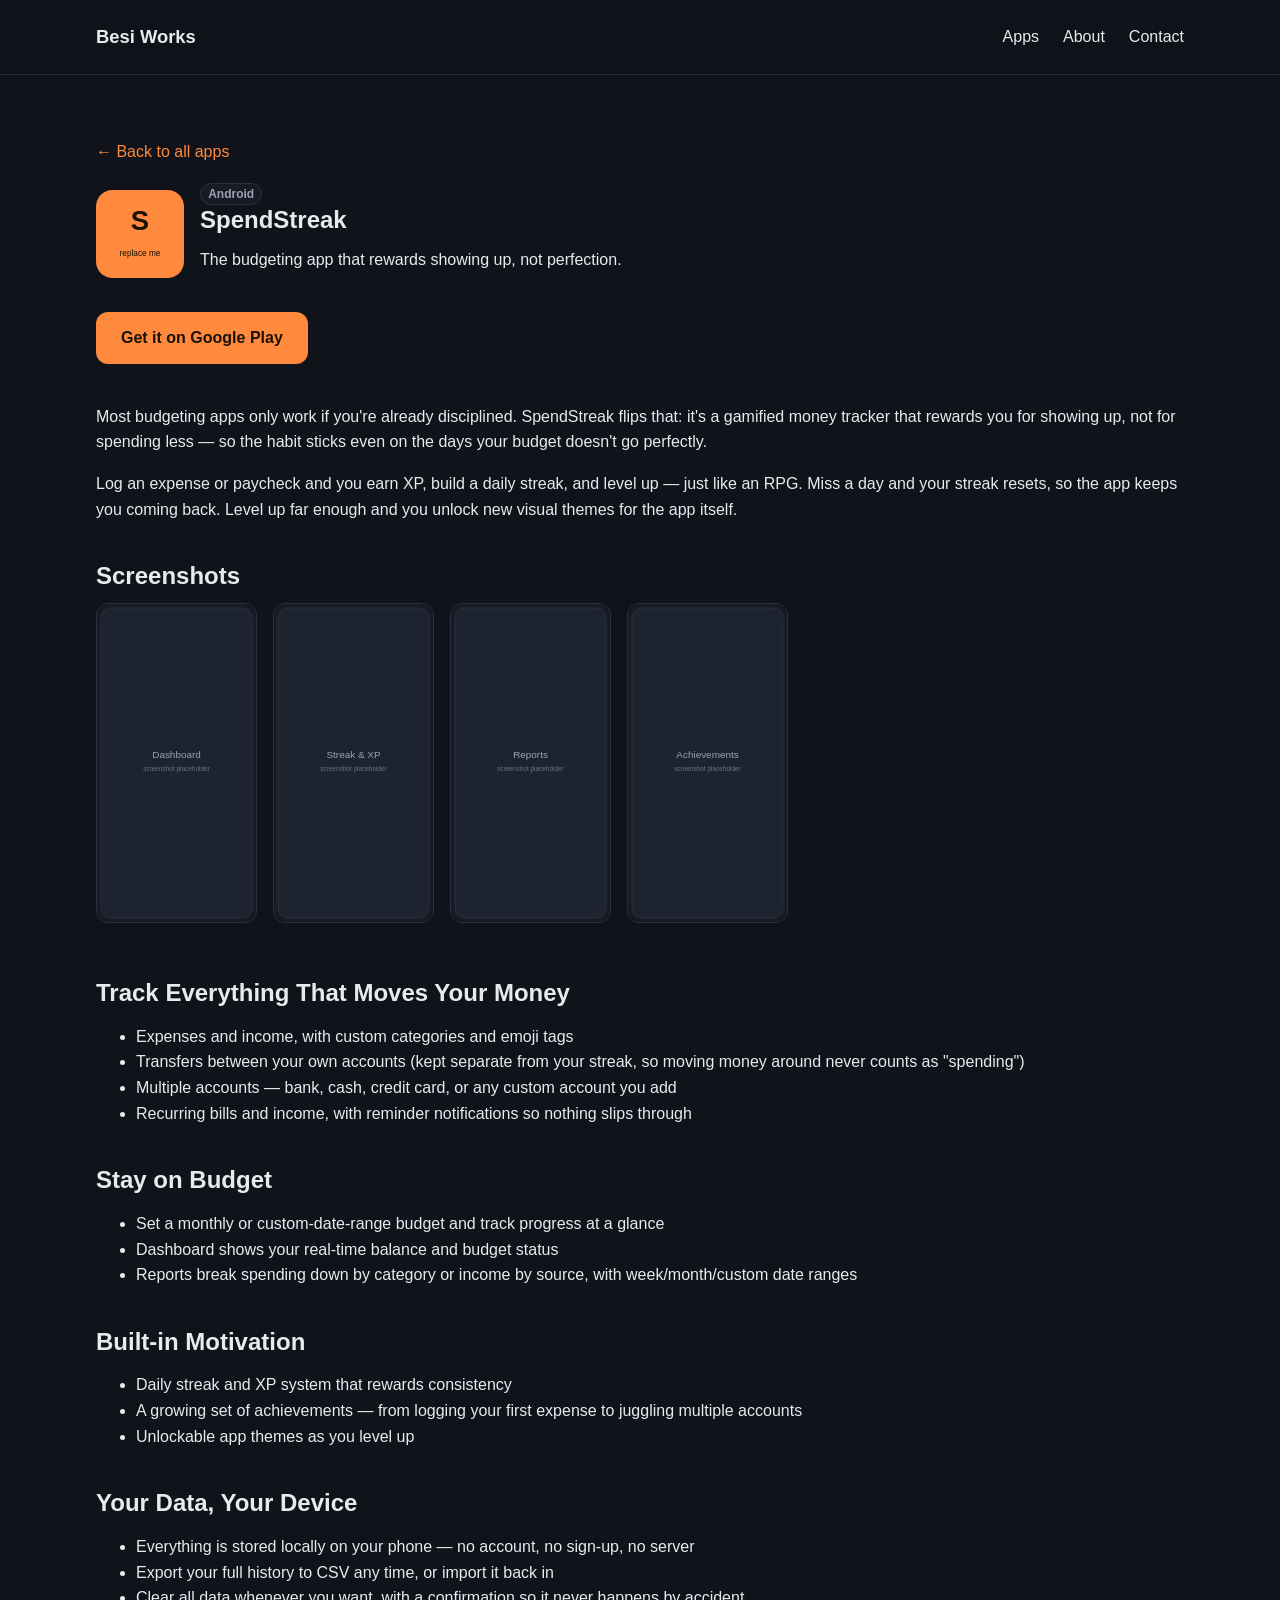
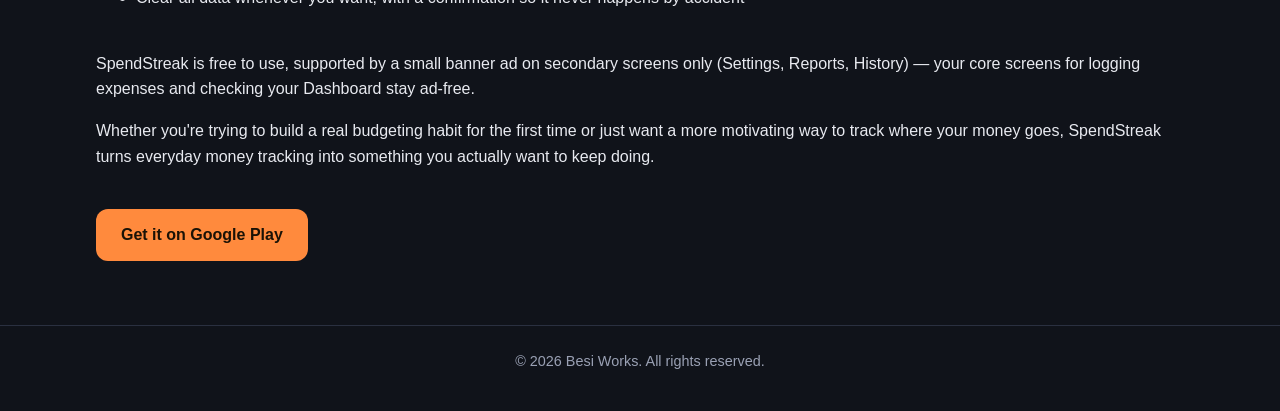
==== apps/spendstreak.html @ c5c2e3d0 "Add Besi Works static showcase site Homepage with hero, apps grid, about, and contact sections plus " ====
<!DOCTYPE html>
<html lang="en">
<head>
  <meta charset="UTF-8" />
  <meta name="viewport" content="width=device-width, initial-scale=1" />
  <title>SpendStreak — Besi Works</title>
  <meta name="description" content="SpendStreak is a gamified budgeting app for Android — earn XP, build streaks, and level up as you track your money." />

  <meta property="og:title" content="SpendStreak — Besi Works" />
  <meta property="og:description" content="SpendStreak is a gamified budgeting app for Android — earn XP, build streaks, and level up as you track your money." />
  <meta property="og:type" content="website" />

  <link rel="icon" href="../assets/icons/favicon.svg" type="image/svg+xml" />
  <link rel="stylesheet" href="../css/styles.css" />
</head>
<body>
  <header class="site-header">
    <div class="container">
      <a class="logo" href="../index.html#top">Besi Works</a>
      <nav>
        <ul class="nav-links">
          <li><a href="../index.html#apps">Apps</a></li>
          <li><a href="../index.html#about">About</a></li>
          <li><a href="../index.html#contact">Contact</a></li>
        </ul>
      </nav>
    </div>
  </header>

  <main>
    <section>
      <div class="container">
        <a class="back-link" href="../index.html#apps">&larr; Back to all apps</a>

        <div class="app-detail-header">
          <img class="app-detail-header__icon" src="../assets/images/apps/spendstreak/icon.svg" alt="SpendStreak icon" />
          <div>
            <span class="badge">Android</span>
            <h1>SpendStreak</h1>
            <p class="tagline">The budgeting app that rewards showing up, not perfection.</p>
          </div>
        </div>

        <a class="btn btn-primary" href="https://play.google.com/store/apps/details?id=com.spendstreak.app&hl=en" target="_blank" rel="noopener">Get it on Google Play</a>

        <div class="app-detail-section" style="margin-top: 2.5rem;">
          <p>Most budgeting apps only work if you're already disciplined. SpendStreak flips that: it's a gamified money tracker that rewards you for showing up, not for spending less — so the habit sticks even on the days your budget doesn't go perfectly.</p>
          <p>Log an expense or paycheck and you earn XP, build a daily streak, and level up — just like an RPG. Miss a day and your streak resets, so the app keeps you coming back. Level up far enough and you unlock new visual themes for the app itself.</p>
        </div>

        <div class="app-detail-section">
          <h2>Screenshots</h2>
          <div class="screenshot-gallery">
            <img src="../assets/images/apps/spendstreak/screenshot-1.svg" alt="SpendStreak dashboard screenshot" />
            <img src="../assets/images/apps/spendstreak/screenshot-2.svg" alt="SpendStreak streak and XP screenshot" />
            <img src="../assets/images/apps/spendstreak/screenshot-3.svg" alt="SpendStreak reports screenshot" />
            <img src="../assets/images/apps/spendstreak/screenshot-4.svg" alt="SpendStreak achievements screenshot" />
          </div>
        </div>

        <div class="app-detail-section">
          <h2>Track Everything That Moves Your Money</h2>
          <ul>
            <li>Expenses and income, with custom categories and emoji tags</li>
            <li>Transfers between your own accounts (kept separate from your streak, so moving money around never counts as "spending")</li>
            <li>Multiple accounts — bank, cash, credit card, or any custom account you add</li>
            <li>Recurring bills and income, with reminder notifications so nothing slips through</li>
          </ul>
        </div>

        <div class="app-detail-section">
          <h2>Stay on Budget</h2>
          <ul>
            <li>Set a monthly or custom-date-range budget and track progress at a glance</li>
            <li>Dashboard shows your real-time balance and budget status</li>
            <li>Reports break spending down by category or income by source, with week/month/custom date ranges</li>
          </ul>
        </div>

        <div class="app-detail-section">
          <h2>Built-in Motivation</h2>
          <ul>
            <li>Daily streak and XP system that rewards consistency</li>
            <li>A growing set of achievements — from logging your first expense to juggling multiple accounts</li>
            <li>Unlockable app themes as you level up</li>
          </ul>
        </div>

        <div class="app-detail-section">
          <h2>Your Data, Your Device</h2>
          <ul>
            <li>Everything is stored locally on your phone — no account, no sign-up, no server</li>
            <li>Export your full history to CSV any time, or import it back in</li>
            <li>Clear all data whenever you want, with a confirmation so it never happens by accident</li>
          </ul>
        </div>

        <div class="app-detail-section">
          <p>SpendStreak is free to use, supported by a small banner ad on secondary screens only (Settings, Reports, History) — your core screens for logging expenses and checking your Dashboard stay ad-free.</p>
          <p>Whether you're trying to build a real budgeting habit for the first time or just want a more motivating way to track where your money goes, SpendStreak turns everyday money tracking into something you actually want to keep doing.</p>
        </div>

        <a class="btn btn-primary" href="https://play.google.com/store/apps/details?id=com.spendstreak.app&hl=en" target="_blank" rel="noopener">Get it on Google Play</a>
      </div>
    </section>
  </main>

  <footer class="site-footer">
    <div class="container">
      <p>&copy; 2026 Besi Works. All rights reserved.</p>
    </div>
  </footer>
</body>
</html>
---- css/styles.css ----
/* ---------- Reset & base ---------- */
*, *::before, *::after { box-sizing: border-box; }
html { scroll-behavior: smooth; }
body {
  margin: 0;
  font-family: -apple-system, BlinkMacSystemFont, "Segoe UI", Roboto, Helvetica, Arial, sans-serif;
  background: var(--color-bg);
  color: var(--color-text);
  line-height: 1.6;
}
img { max-width: 100%; display: block; }
a { color: var(--color-accent); text-decoration: none; }
a:hover { text-decoration: underline; }
h1, h2, h3 { line-height: 1.2; margin: 0 0 0.5em; }
p { margin: 0 0 1em; }

/* ---------- Theme ---------- */
:root {
  --color-bg: #10131a;
  --color-bg-alt: #171b24;
  --color-surface: #1e2330;
  --color-text: #e8eaf0;
  --color-text-muted: #9aa1b4;
  --color-accent: #ff8a3d;
  --color-accent-strong: #ff6f1f;
  --color-border: #2a3040;
  --radius: 12px;
  --max-width: 1120px;
  --space-1: 0.5rem;
  --space-2: 1rem;
  --space-3: 1.5rem;
  --space-4: 2.5rem;
  --space-5: 4rem;
}

.container {
  max-width: var(--max-width);
  margin: 0 auto;
  padding: 0 var(--space-2);
}

section { padding: var(--space-5) 0; }

.eyebrow {
  text-transform: uppercase;
  letter-spacing: 0.08em;
  font-size: 0.8rem;
  color: var(--color-accent);
  font-weight: 600;
  margin-bottom: var(--space-1);
}

/* ---------- Header / Nav ---------- */
.site-header {
  position: sticky;
  top: 0;
  z-index: 10;
  background: rgba(16, 19, 26, 0.9);
  backdrop-filter: blur(8px);
  border-bottom: 1px solid var(--color-border);
}
.site-header .container {
  display: flex;
  align-items: center;
  justify-content: space-between;
  padding-top: var(--space-2);
  padding-bottom: var(--space-2);
  flex-wrap: wrap;
  gap: var(--space-1);
}
.logo {
  font-weight: 700;
  font-size: 1.15rem;
  color: var(--color-text);
}
.logo:hover { text-decoration: none; color: var(--color-accent); }
.nav-links {
  display: flex;
  gap: var(--space-3);
  list-style: none;
  margin: 0;
  padding: 0;
}
.nav-links a {
  color: var(--color-text);
  font-weight: 500;
  padding: 0.5em 0;
  display: inline-block;
}
.nav-links a:hover { color: var(--color-accent); text-decoration: none; }

/* ---------- Hero ---------- */
.hero {
  text-align: center;
  padding-top: var(--space-5);
}
.hero h1 {
  font-size: clamp(2rem, 5vw, 3rem);
  max-width: 720px;
  margin-inline: auto 0.5em;
}
.hero p.subhead {
  font-size: 1.1rem;
  color: var(--color-text-muted);
  max-width: 560px;
  margin-inline: auto 2em;
}

/* ---------- Buttons ---------- */
.btn {
  display: inline-flex;
  align-items: center;
  justify-content: center;
  min-height: 44px;
  padding: 0.75em 1.5em;
  border-radius: var(--radius);
  font-weight: 600;
  border: 1px solid transparent;
  cursor: pointer;
}
.btn-primary {
  background: var(--color-accent);
  color: #1a1206;
}
.btn-primary:hover { background: var(--color-accent-strong); text-decoration: none; }
.btn-outline {
  border-color: var(--color-border);
  color: var(--color-text);
}
.btn-outline:hover { border-color: var(--color-accent); color: var(--color-accent); text-decoration: none; }
.btn-disabled {
  background: var(--color-surface);
  color: var(--color-text-muted);
  cursor: default;
  border-color: var(--color-border);
}

/* ---------- Apps grid ---------- */
.apps-grid {
  display: grid;
  grid-template-columns: repeat(auto-fit, minmax(280px, 1fr));
  gap: var(--space-3);
  margin-top: var(--space-3);
}
.app-card {
  background: var(--color-surface);
  border: 1px solid var(--color-border);
  border-radius: var(--radius);
  padding: var(--space-3);
  display: flex;
  flex-direction: column;
  gap: var(--space-1);
}
.app-card.is-coming-soon { opacity: 0.75; }
.app-card__icon {
  width: 64px;
  height: 64px;
  border-radius: var(--radius);
  margin-bottom: var(--space-1);
}
.app-card__badges {
  display: flex;
  gap: 0.5em;
  margin-bottom: var(--space-1);
}
.badge {
  font-size: 0.75rem;
  font-weight: 600;
  padding: 0.25em 0.6em;
  border-radius: 999px;
  background: var(--color-bg-alt);
  color: var(--color-text-muted);
  border: 1px solid var(--color-border);
}
.app-card__actions {
  display: flex;
  gap: var(--space-1);
  margin-top: auto;
  padding-top: var(--space-2);
  flex-wrap: wrap;
}

/* ---------- About ---------- */
.about-content {
  max-width: 640px;
}

/* ---------- Contact ---------- */
.contact-actions {
  display: flex;
  gap: var(--space-2);
  flex-wrap: wrap;
  margin-top: var(--space-2);
}

/* ---------- Footer ---------- */
.site-footer {
  border-top: 1px solid var(--color-border);
  padding: var(--space-3) 0;
  text-align: center;
  color: var(--color-text-muted);
  font-size: 0.9rem;
}

/* ---------- Detail page ---------- */
.back-link { display: inline-block; margin-bottom: var(--space-2); }
.app-detail-header {
  display: flex;
  align-items: center;
  gap: var(--space-2);
  flex-wrap: wrap;
  margin-bottom: var(--space-3);
}
.app-detail-header__icon {
  width: 88px;
  height: 88px;
  border-radius: var(--radius);
}
.screenshot-gallery {
  display: flex;
  gap: var(--space-2);
  overflow-x: auto;
  padding-bottom: var(--space-2);
}
.screenshot-gallery img {
  height: 320px;
  width: auto;
  border-radius: var(--radius);
  border: 1px solid var(--color-border);
  flex-shrink: 0;
}
.app-detail-section { margin-bottom: var(--space-4); }

@media (min-width: 640px) {
  .hero { padding-top: var(--space-5); padding-bottom: var(--space-4); }
}
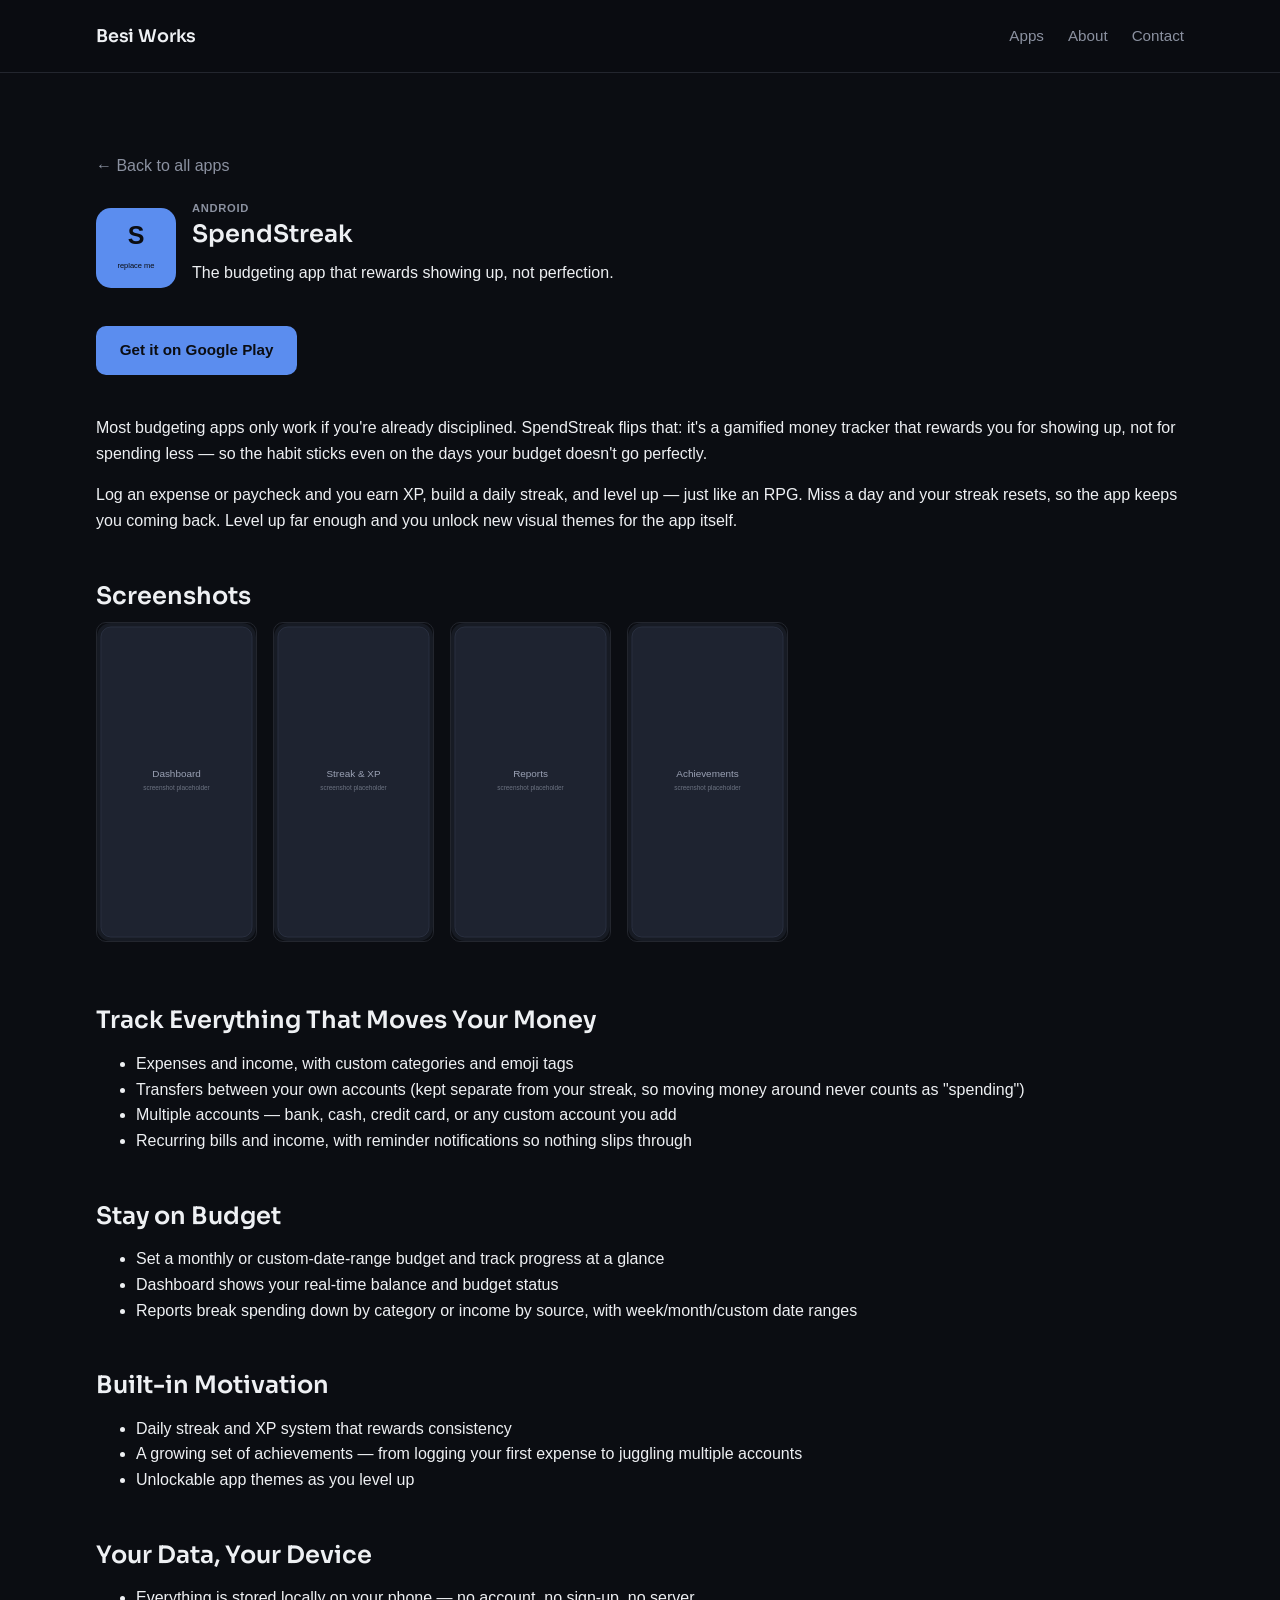
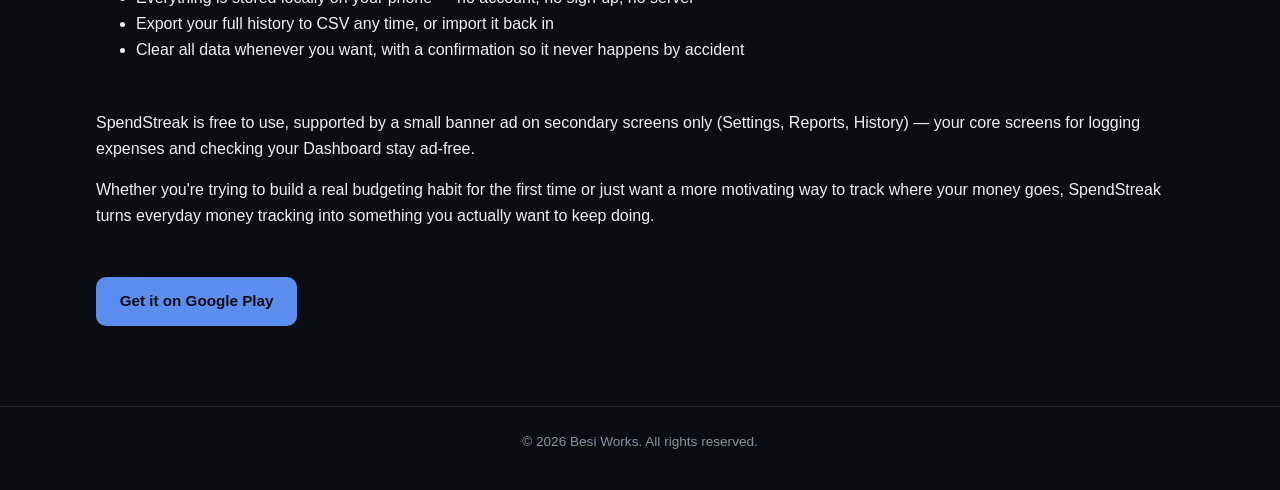
==== commit 25bdfc29: "Restyle to a minimalist professional theme Muted blue accent replaces orange, flatter card/button tr" ====
--- a/apps/spendstreak.html
+++ b/apps/spendstreak.html
@@ -11,6 +11,9 @@
   <meta property="og:type" content="website" />
 
   <link rel="icon" href="../assets/icons/favicon.svg" type="image/svg+xml" />
+  <link rel="preconnect" href="https://fonts.googleapis.com" />
+  <link rel="preconnect" href="https://fonts.gstatic.com" crossorigin />
+  <link href="https://fonts.googleapis.com/css2?family=Sora:wght@600;700&display=swap" rel="stylesheet" />
   <link rel="stylesheet" href="../css/styles.css" />
 </head>
 <body>
--- a/css/styles.css
+++ b/css/styles.css
@@ -11,26 +11,32 @@
 img { max-width: 100%; display: block; }
 a { color: var(--color-accent); text-decoration: none; }
 a:hover { text-decoration: underline; }
-h1, h2, h3 { line-height: 1.2; margin: 0 0 0.5em; }
+h1, h2, h3 {
+  font-family: "Sora", -apple-system, BlinkMacSystemFont, "Segoe UI", Roboto, Helvetica, Arial, sans-serif;
+  font-weight: 600;
+  line-height: 1.2;
+  margin: 0 0 0.5em;
+  text-wrap: balance;
+}
 p { margin: 0 0 1em; }
 
 /* ---------- Theme ---------- */
 :root {
-  --color-bg: #10131a;
-  --color-bg-alt: #171b24;
-  --color-surface: #1e2330;
-  --color-text: #e8eaf0;
-  --color-text-muted: #9aa1b4;
-  --color-accent: #ff8a3d;
-  --color-accent-strong: #ff6f1f;
-  --color-border: #2a3040;
-  --radius: 12px;
+  --color-bg: #0b0d12;
+  --color-bg-alt: #101319;
+  --color-surface: #14171e;
+  --color-text: #eef0f3;
+  --color-text-muted: #8b91a0;
+  --color-accent: #5b8def;
+  --color-accent-strong: #3f6fd1;
+  --color-border: #23262e;
+  --radius: 10px;
   --max-width: 1120px;
   --space-1: 0.5rem;
   --space-2: 1rem;
   --space-3: 1.5rem;
-  --space-4: 2.5rem;
-  --space-5: 4rem;
+  --space-4: 3rem;
+  --space-5: 5rem;
 }
 
 .container {
@@ -43,9 +49,9 @@
 
 .eyebrow {
   text-transform: uppercase;
-  letter-spacing: 0.08em;
-  font-size: 0.8rem;
-  color: var(--color-accent);
+  letter-spacing: 0.1em;
+  font-size: 0.75rem;
+  color: var(--color-text-muted);
   font-weight: 600;
   margin-bottom: var(--space-1);
 }
@@ -55,7 +61,7 @@
   position: sticky;
   top: 0;
   z-index: 10;
-  background: rgba(16, 19, 26, 0.9);
+  background: rgba(11, 13, 18, 0.85);
   backdrop-filter: blur(8px);
   border-bottom: 1px solid var(--color-border);
 }
@@ -69,9 +75,11 @@
   gap: var(--space-1);
 }
 .logo {
-  font-weight: 700;
-  font-size: 1.15rem;
+  font-family: "Sora", sans-serif;
+  font-weight: 600;
+  font-size: 1.1rem;
   color: var(--color-text);
+  letter-spacing: -0.01em;
 }
 .logo:hover { text-decoration: none; color: var(--color-accent); }
 .nav-links {
@@ -82,12 +90,13 @@
   padding: 0;
 }
 .nav-links a {
-  color: var(--color-text);
+  color: var(--color-text-muted);
   font-weight: 500;
+  font-size: 0.95rem;
   padding: 0.5em 0;
   display: inline-block;
 }
-.nav-links a:hover { color: var(--color-accent); text-decoration: none; }
+.nav-links a:hover { color: var(--color-text); text-decoration: none; }
 
 /* ---------- Hero ---------- */
 .hero {
@@ -95,14 +104,15 @@
   padding-top: var(--space-5);
 }
 .hero h1 {
-  font-size: clamp(2rem, 5vw, 3rem);
-  max-width: 720px;
-  margin-inline: auto 0.5em;
+  font-size: clamp(2rem, 4.5vw, 2.75rem);
+  max-width: 640px;
+  margin-inline: auto 0.6em;
+  letter-spacing: -0.01em;
 }
 .hero p.subhead {
-  font-size: 1.1rem;
-  color: var(--color-text-muted);
-  max-width: 560px;
+  font-size: 1.05rem;
+  color: var(--color-text-muted);
+  max-width: 520px;
   margin-inline: auto 2em;
 }
 
@@ -115,24 +125,22 @@
   padding: 0.75em 1.5em;
   border-radius: var(--radius);
   font-weight: 600;
+  font-size: 0.95rem;
   border: 1px solid transparent;
   cursor: pointer;
 }
 .btn-primary {
   background: var(--color-accent);
-  color: #1a1206;
+  color: #0b0d12;
 }
 .btn-primary:hover { background: var(--color-accent-strong); text-decoration: none; }
 .btn-outline {
-  border-color: var(--color-border);
-  color: var(--color-text);
-}
-.btn-outline:hover { border-color: var(--color-accent); color: var(--color-accent); text-decoration: none; }
+  color: var(--color-text-muted);
+}
+.btn-outline:hover { color: var(--color-text); text-decoration: none; }
 .btn-disabled {
-  background: var(--color-surface);
   color: var(--color-text-muted);
   cursor: default;
-  border-color: var(--color-border);
 }
 
 /* ---------- Apps grid ---------- */
@@ -144,17 +152,19 @@
 }
 .app-card {
   background: var(--color-surface);
-  border: 1px solid var(--color-border);
+  border: 1px solid transparent;
   border-radius: var(--radius);
   padding: var(--space-3);
   display: flex;
   flex-direction: column;
   gap: var(--space-1);
-}
-.app-card.is-coming-soon { opacity: 0.75; }
+  transition: border-color 0.15s ease;
+}
+.app-card:hover { border-color: var(--color-border); }
+.app-card.is-coming-soon { opacity: 0.6; }
 .app-card__icon {
-  width: 64px;
-  height: 64px;
+  width: 56px;
+  height: 56px;
   border-radius: var(--radius);
   margin-bottom: var(--space-1);
 }
@@ -164,17 +174,16 @@
   margin-bottom: var(--space-1);
 }
 .badge {
-  font-size: 0.75rem;
-  font-weight: 600;
-  padding: 0.25em 0.6em;
-  border-radius: 999px;
-  background: var(--color-bg-alt);
-  color: var(--color-text-muted);
-  border: 1px solid var(--color-border);
+  text-transform: uppercase;
+  letter-spacing: 0.06em;
+  font-size: 0.7rem;
+  font-weight: 600;
+  color: var(--color-text-muted);
 }
 .app-card__actions {
   display: flex;
-  gap: var(--space-1);
+  gap: var(--space-2);
+  align-items: center;
   margin-top: auto;
   padding-top: var(--space-2);
   flex-wrap: wrap;
@@ -199,11 +208,12 @@
   padding: var(--space-3) 0;
   text-align: center;
   color: var(--color-text-muted);
-  font-size: 0.9rem;
+  font-size: 0.85rem;
 }
 
 /* ---------- Detail page ---------- */
-.back-link { display: inline-block; margin-bottom: var(--space-2); }
+.back-link { display: inline-block; margin-bottom: var(--space-2); color: var(--color-text-muted); }
+.back-link:hover { color: var(--color-text); }
 .app-detail-header {
   display: flex;
   align-items: center;
@@ -212,8 +222,8 @@
   margin-bottom: var(--space-3);
 }
 .app-detail-header__icon {
-  width: 88px;
-  height: 88px;
+  width: 80px;
+  height: 80px;
   border-radius: var(--radius);
 }
 .screenshot-gallery {
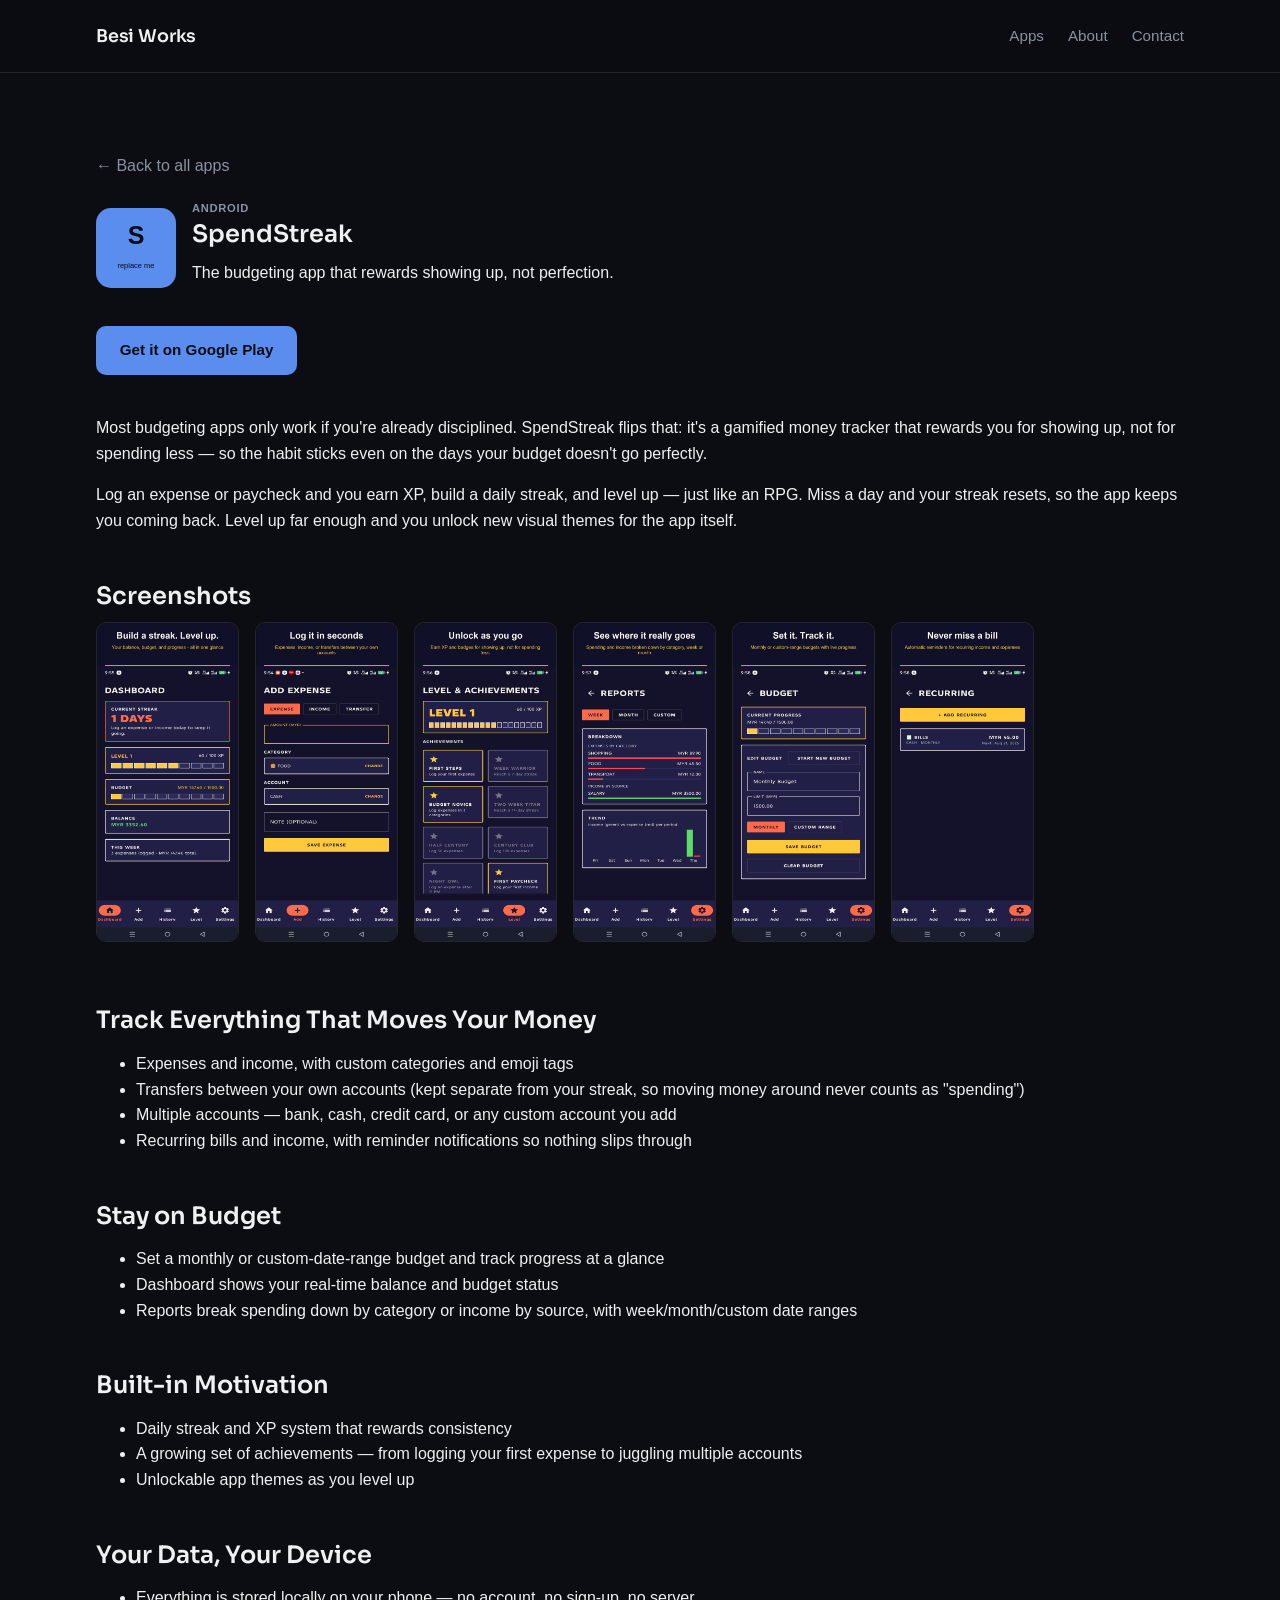
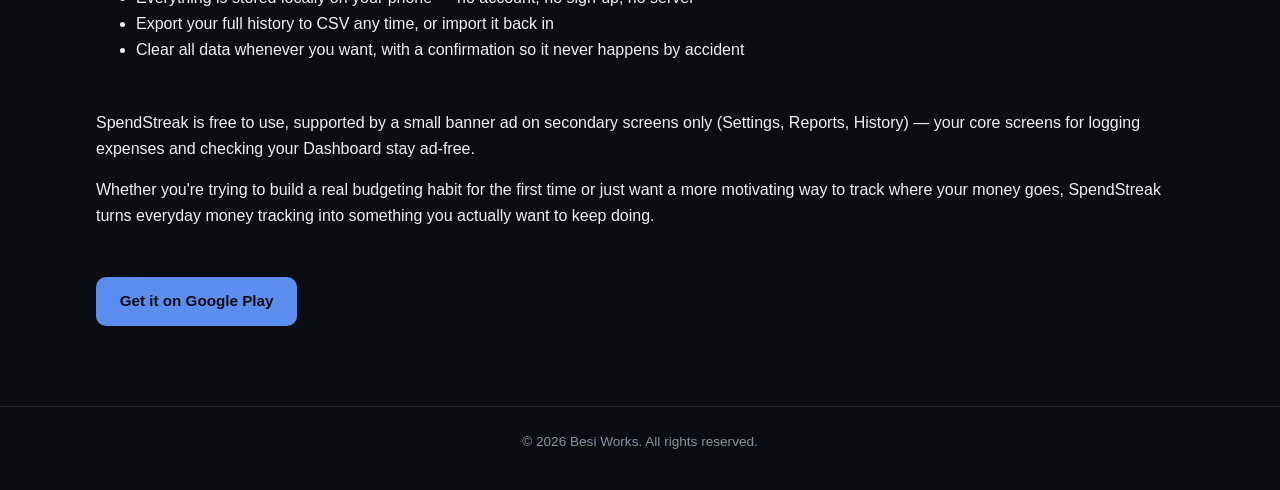
==== commit 73b98c4f: "Fix mislabeled screenshot uploads and wire up real gallery The uploaded SpendStreak screenshots were" ====
--- a/apps/spendstreak.html
+++ b/apps/spendstreak.html
@@ -54,10 +54,12 @@
         <div class="app-detail-section">
           <h2>Screenshots</h2>
           <div class="screenshot-gallery">
-            <img src="../assets/images/apps/spendstreak/screenshot-1.svg" alt="SpendStreak dashboard screenshot" />
-            <img src="../assets/images/apps/spendstreak/screenshot-2.svg" alt="SpendStreak streak and XP screenshot" />
-            <img src="../assets/images/apps/spendstreak/screenshot-3.svg" alt="SpendStreak reports screenshot" />
-            <img src="../assets/images/apps/spendstreak/screenshot-4.svg" alt="SpendStreak achievements screenshot" />
+            <img src="../assets/images/apps/spendstreak/screenshot-1.png" alt="SpendStreak dashboard screenshot" />
+            <img src="../assets/images/apps/spendstreak/screenshot-2.png" alt="SpendStreak add expense screenshot" />
+            <img src="../assets/images/apps/spendstreak/screenshot-3.png" alt="SpendStreak level and achievements screenshot" />
+            <img src="../assets/images/apps/spendstreak/screenshot-4.png" alt="SpendStreak reports screenshot" />
+            <img src="../assets/images/apps/spendstreak/screenshot-5.png" alt="SpendStreak budget screenshot" />
+            <img src="../assets/images/apps/spendstreak/screenshot-6.png" alt="SpendStreak recurring bills screenshot" />
           </div>
         </div>
 
